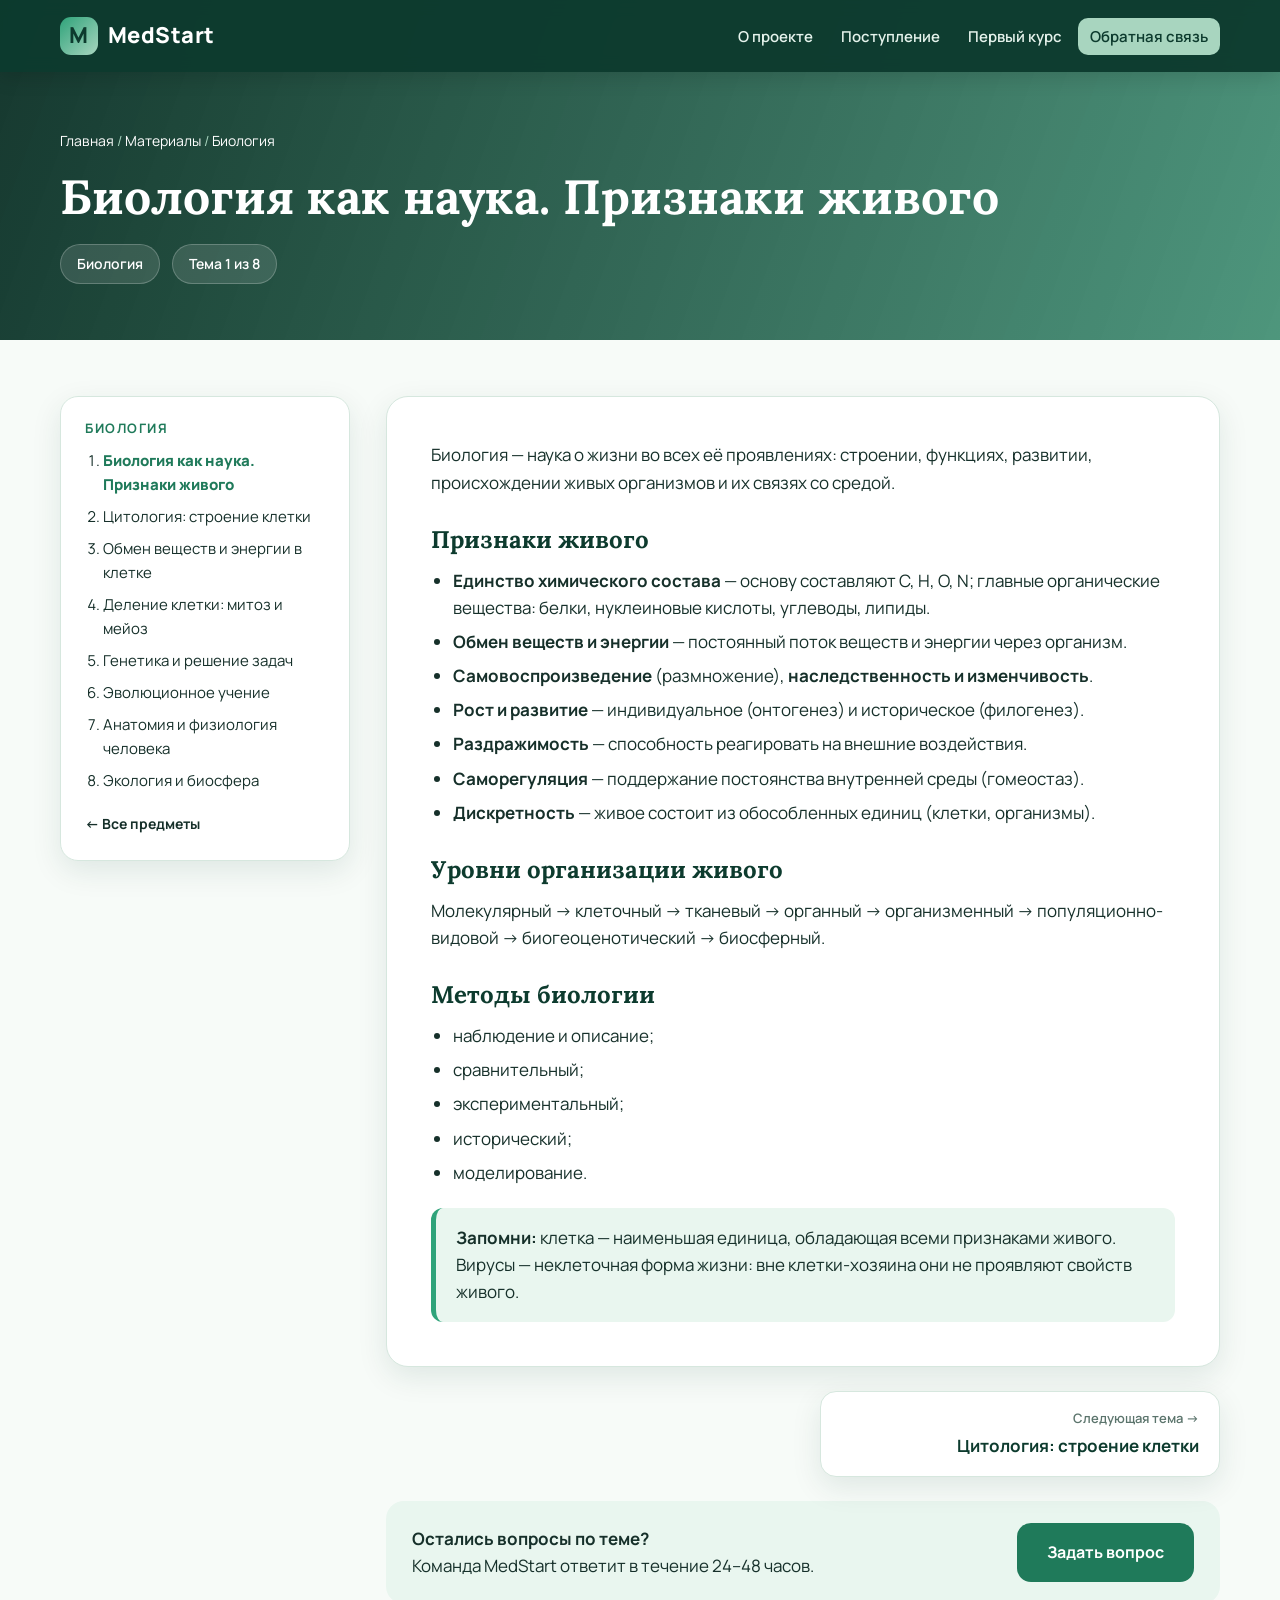
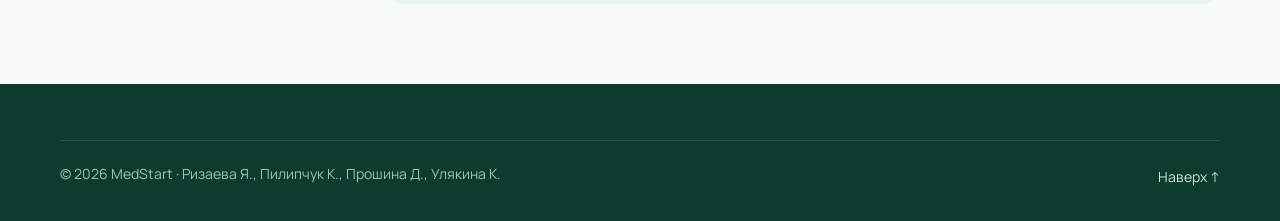
==== konspekt.html @ 1287e9c7 "Add konspekty for all topics, fix mobile menu" ====
<!DOCTYPE html>
<html lang="ru">
<head>
<meta charset="UTF-8">
<meta name="viewport" content="width=device-width, initial-scale=1.0">
<title>Конспект — MedStart</title>
<link rel="icon" href="favicon.svg" type="image/svg+xml">
<link rel="preconnect" href="https://fonts.googleapis.com">
<link rel="preconnect" href="https://fonts.gstatic.com" crossorigin>
<link href="https://fonts.googleapis.com/css2?family=Lora:wght@500;600;700&family=Manrope:wght@400;500;600;700;800&display=swap" rel="stylesheet">
<link rel="stylesheet" href="style.css">
</head>
<body>

<header class="header solid" id="top">
  <div class="container nav">
    <a href="index.html" class="logo"><span class="logo-mark">M</span>MedStart</a>
    <button class="burger" aria-label="Меню" id="burger">☰</button>
    <ul class="nav-links" id="navLinks">
      <li><a href="index.html#about">О проекте</a></li>
      <li><a href="materials.html#admission">Поступление</a></li>
      <li><a href="materials.html#first-year">Первый курс</a></li>
      <li><a href="index.html#feedback" class="btn-nav">Обратная связь</a></li>
    </ul>
  </div>
</header>

<section class="page-hero small">
  <div class="container">
    <div class="crumbs"><a href="index.html">Главная</a> / <a href="materials.html">Материалы</a> / <a id="k-subject-link" href="materials.html"></a></div>
    <h1 id="k-title">Конспект</h1>
    <div class="hero-badges" style="margin:0"><span class="badge" id="k-subject"></span><span class="badge" id="k-count"></span></div>
  </div>
</section>

<section class="k-section">
  <div class="container k-layout">
    <aside class="k-side">
      <h4 id="k-side-title">Темы</h4>
      <ol id="k-topics"></ol>
      <a class="k-back" href="materials.html">← Все предметы</a>
    </aside>
    <div>
      <article class="k-article" id="k-body"></article>
      <nav class="k-nav" id="k-nav"></nav>
      <div class="k-ask">
        <div><b>Остались вопросы по теме?</b><br>Команда MedStart ответит в течение 24–48 часов.</div>
        <a href="index.html#feedback" class="btn btn-green">Задать вопрос</a>
      </div>
    </div>
  </div>
</section>

<footer class="footer">
  <div class="container">
    <div class="copy">
      <span>© 2026 MedStart · Ризаева Я., Пилипчук К., Прошина Д., Улякина К.</span>
      <a href="#top">Наверх ↑</a>
    </div>
  </div>
</footer>

<script src="konspekty.js"></script>
<script>
(function () {
  var id = new URLSearchParams(location.search).get('id') || 'bio-1';
  var subj = null, idx = -1;
  KONSPEKTY.forEach(function (s) { s.topics.forEach(function (t, i) { if (t.id === id) { subj = s; idx = i; } }); });
  if (!subj) { subj = KONSPEKTY[0]; idx = 0; }
  var t = subj.topics[idx];
  document.title = t.title + ' — ' + subj.name + ' — MedStart';
  document.getElementById('k-title').textContent = t.title;
  document.getElementById('k-subject').textContent = subj.name;
  var sl = document.getElementById('k-subject-link');
  sl.textContent = subj.name; sl.href = 'materials.html#' + subj.block;
  document.getElementById('k-count').textContent = 'Тема ' + (idx + 1) + ' из ' + subj.topics.length;
  document.getElementById('k-side-title').textContent = subj.name;
  var body = document.getElementById('k-body');
  body.innerHTML = t.html;
  body.querySelectorAll('table').forEach(function (tb) { var w = document.createElement('div'); w.className = 'tw'; tb.parentNode.insertBefore(w, tb); w.appendChild(tb); });
  document.getElementById('k-topics').innerHTML = subj.topics.map(function (x, i) {
    return '<li><a href="konspekt.html?id=' + x.id + '"' + (i === idx ? ' class="current"' : '') + '>' + x.title + '</a></li>';
  }).join('');
  var nav = '';
  if (idx > 0) { var p = subj.topics[idx - 1]; nav += '<a href="konspekt.html?id=' + p.id + '"><small>← Предыдущая тема</small>' + p.title + '</a>'; } else { nav += '<span></span>'; }
  if (idx < subj.topics.length - 1) { var n = subj.topics[idx + 1]; nav += '<a class="next" href="konspekt.html?id=' + n.id + '"><small>Следующая тема →</small>' + n.title + '</a>'; }
  document.getElementById('k-nav').innerHTML = nav;
})();
</script>
<script src="main.js"></script>
</body>
</html>
---- style.css ----
/* MedStart — презентационный сайт проекта */
:root{
  --forest:#0d3b2e;
  --forest-2:#12503d;
  --emerald:#1f7a5a;
  --jade:#2fa37a;
  --mint:#e9f6ef;
  --mint-2:#d4ede0;
  --sage:#a8d5bf;
  --cream:#f7fbf8;
  --ink:#16302a;
  --muted:#5b746c;
  --line:#d6e7de;
  --gold:#e6c36a;
  --radius:18px;
  --shadow:0 10px 30px rgba(13,59,46,.10);
  --shadow-lg:0 20px 50px rgba(13,59,46,.18);
}
*{box-sizing:border-box;margin:0;padding:0}
html{scroll-behavior:smooth}
body{font-family:'Manrope',system-ui,-apple-system,Segoe UI,Roboto,sans-serif;color:var(--ink);background:var(--cream);line-height:1.6;font-size:17px}
img{max-width:100%;display:block}
a{color:var(--emerald);text-decoration:none}
h1,h2,h3,h4{font-family:'Lora',Georgia,serif;color:var(--forest);line-height:1.2}
.container{width:min(1160px,92%);margin:0 auto}
section{padding:96px 0;scroll-margin-top:72px}
.section-alt{background:var(--mint)}
.eyebrow{display:inline-block;font-size:13px;font-weight:700;letter-spacing:.14em;text-transform:uppercase;color:var(--emerald);background:var(--mint-2);padding:6px 14px;border-radius:999px;margin-bottom:16px}
.section-head{max-width:760px;margin-bottom:48px}
.section-head h2{font-size:clamp(30px,4vw,44px);margin-bottom:14px}
.section-head p{color:var(--muted);font-size:18px}
.center{text-align:center;margin-left:auto;margin-right:auto}

/* ---------- header ---------- */
.header{position:fixed;inset:0 0 auto 0;z-index:50;transition:background .3s,box-shadow .3s}
.header.scrolled,.header.solid{background:rgba(13,59,46,.96);backdrop-filter:blur(8px);box-shadow:0 4px 20px rgba(0,0,0,.15)}
.nav{display:flex;align-items:center;justify-content:space-between;height:72px}
.logo{display:flex;align-items:center;gap:10px;color:#fff;font-weight:800;font-size:22px;letter-spacing:.02em}
.logo-mark{width:38px;height:38px;border-radius:11px;background:linear-gradient(135deg,var(--jade),var(--sage));display:grid;place-items:center;color:var(--forest);font-size:22px;font-weight:800}
.nav-links{display:flex;gap:4px;list-style:none;align-items:center}
.nav-links a{color:#e5f3ec;font-size:15px;font-weight:600;padding:8px 12px;border-radius:10px;transition:background .2s,color .2s}
.nav-links a:hover,.nav-links a.active{background:rgba(255,255,255,.12);color:#fff}
.nav-links .btn-nav{background:var(--sage);color:var(--forest)}
.nav-links .btn-nav:hover{background:#fff;color:var(--forest)}
.burger{display:none;background:none;border:0;color:#fff;font-size:28px;cursor:pointer}

/* ---------- hero ---------- */
.hero{position:relative;min-height:100vh;display:flex;align-items:center;color:#fff;padding:120px 0 80px;
  background:linear-gradient(110deg,rgba(9,45,35,.93) 0%,rgba(13,59,46,.82) 45%,rgba(31,122,90,.45) 100%),url('img/hero.jpg') center/cover no-repeat}
.hero h1{color:#fff;font-size:clamp(40px,6.2vw,76px);margin-bottom:20px;max-width:860px}
.hero h1 span{color:var(--sage)}
.hero p.lead{font-size:clamp(18px,2vw,22px);max-width:640px;color:#d9efe4;margin-bottom:36px}
.hero-badges{display:flex;flex-wrap:wrap;gap:12px;margin-bottom:40px}
.badge{background:rgba(255,255,255,.12);border:1px solid rgba(255,255,255,.22);padding:8px 16px;border-radius:999px;font-size:14px;font-weight:600}
.btns{display:flex;flex-wrap:wrap;gap:14px}
.btn{display:inline-flex;align-items:center;gap:10px;padding:15px 28px;border-radius:14px;font-weight:700;font-size:16px;border:2px solid transparent;cursor:pointer;transition:transform .2s,box-shadow .2s,background .2s;font-family:inherit}
.btn:hover{transform:translateY(-2px);box-shadow:var(--shadow-lg)}
.btn-primary{background:var(--sage);color:var(--forest)}
.btn-primary:hover{background:#fff}
.btn-ghost{border-color:rgba(255,255,255,.5);color:#fff}
.btn-ghost:hover{background:rgba(255,255,255,.1)}
.btn-green{background:var(--emerald);color:#fff}
.btn-green:hover{background:var(--forest)}
.hero-scroll{position:absolute;bottom:28px;left:50%;transform:translateX(-50%);color:#cfe9dc;font-size:13px;letter-spacing:.12em;text-transform:uppercase;animation:float 2s ease-in-out infinite}
@keyframes float{50%{transform:translate(-50%,8px)}}

/* page hero (materials) */
.page-hero{padding:150px 0 80px;color:#fff;background:linear-gradient(110deg,rgba(9,45,35,.94),rgba(31,122,90,.7)),url('img/materials.jpg') center/cover}
.page-hero h1{color:#fff;font-size:clamp(36px,5vw,60px);margin-bottom:14px}
.page-hero p{color:#d9efe4;font-size:20px;max-width:680px}
.crumbs{font-size:14px;color:var(--sage);margin-bottom:16px}
.crumbs a{color:#fff}

/* ---------- cards / grids ---------- */
.grid{display:grid;gap:24px}
.g2{grid-template-columns:repeat(2,1fr)}
.g3{grid-template-columns:repeat(3,1fr)}
.g4{grid-template-columns:repeat(4,1fr)}
.card{background:#fff;border:1px solid var(--line);border-radius:var(--radius);padding:30px;box-shadow:var(--shadow);transition:transform .25s,box-shadow .25s}
.card:hover{transform:translateY(-4px);box-shadow:var(--shadow-lg)}
.card h3{font-size:22px;margin-bottom:10px}
.card p{color:var(--muted)}
.icon{width:54px;height:54px;border-radius:15px;background:var(--mint-2);display:grid;place-items:center;font-size:26px;margin-bottom:18px}

/* split layout */
.split{display:grid;grid-template-columns:1.05fr .95fr;gap:56px;align-items:center}
.split-img{border-radius:24px;overflow:hidden;box-shadow:var(--shadow-lg);position:relative}
.split-img img{width:100%;height:100%;object-fit:cover;aspect-ratio:4/3.4}
.split-img .tag{position:absolute;left:20px;bottom:20px;background:rgba(13,59,46,.9);color:#fff;padding:14px 18px;border-radius:14px;font-size:15px;max-width:80%}
.prose p{margin-bottom:16px;font-size:18px}
.prose p.muted{color:var(--muted)}
.checklist{list-style:none;margin-top:8px}
.checklist li{padding-left:34px;position:relative;margin-bottom:12px}
.checklist li::before{content:'✓';position:absolute;left:0;top:1px;width:24px;height:24px;border-radius:50%;background:var(--emerald);color:#fff;font-size:13px;display:grid;place-items:center;font-weight:800}

/* problem cards */
.problem{border-left:5px solid var(--jade)}

/* goal box */
.goal-box{background:linear-gradient(135deg,var(--forest),var(--emerald));color:#fff;border-radius:24px;padding:44px;margin-bottom:40px;box-shadow:var(--shadow-lg);position:relative;overflow:hidden}
.goal-box::after{content:'';position:absolute;right:-60px;top:-60px;width:240px;height:240px;border-radius:50%;background:rgba(168,213,191,.15)}
.goal-box h3{color:var(--sage);font-family:'Manrope',sans-serif;font-size:14px;letter-spacing:.14em;text-transform:uppercase;margin-bottom:14px}
.goal-box p{font-size:clamp(19px,2.2vw,24px);font-family:'Lora',serif;line-height:1.5;position:relative;z-index:1}
.smart{display:grid;grid-template-columns:repeat(5,1fr);gap:18px}
.smart .card{padding:26px;position:relative}
.smart .letter{font-family:'Lora',serif;font-size:56px;font-weight:700;color:var(--jade);line-height:1}
.smart .word{font-size:13px;font-weight:700;letter-spacing:.1em;text-transform:uppercase;color:var(--forest);margin:6px 0 10px}
.smart p{font-size:15px}

/* audience */
.aud{overflow:hidden;padding:0}
.aud img{height:230px;width:100%;object-fit:cover}
.aud .body{padding:28px}
.pill{display:inline-block;font-size:12px;font-weight:800;letter-spacing:.1em;text-transform:uppercase;padding:5px 12px;border-radius:999px;background:var(--mint-2);color:var(--emerald);margin-bottom:12px}
.pill.alt{background:#fbf3dc;color:#9a7a1c}

/* timeline */
.timeline{position:relative;max-width:900px;margin:0 auto}
.timeline::before{content:'';position:absolute;left:31px;top:0;bottom:0;width:3px;background:linear-gradient(var(--jade),var(--sage))}
.step{position:relative;padding-left:90px;margin-bottom:26px}
.step .num{position:absolute;left:0;top:6px;width:64px;height:64px;border-radius:50%;background:#fff;border:3px solid var(--jade);display:grid;place-items:center;font-family:'Lora',serif;font-size:24px;font-weight:700;color:var(--forest);box-shadow:var(--shadow)}
.step .card{padding:24px 28px}
.step .meta{display:flex;flex-wrap:wrap;gap:10px;margin:10px 0 0}
.chip{font-size:13px;font-weight:700;padding:5px 12px;border-radius:999px;background:var(--mint);color:var(--forest);border:1px solid var(--line)}
.chip.date{background:var(--forest);color:#fff;border-color:var(--forest)}

/* results */
.stats{display:grid;grid-template-columns:repeat(4,1fr);gap:22px}
.stat{background:#fff;border-radius:var(--radius);padding:32px 24px;text-align:center;border:1px solid var(--line);box-shadow:var(--shadow)}
.stat .n{font-family:'Lora',serif;font-size:52px;font-weight:700;color:var(--emerald);line-height:1}
.stat .l{color:var(--muted);margin-top:10px;font-size:15px}

/* table */
.table-wrap{overflow-x:auto;border-radius:var(--radius);box-shadow:var(--shadow);border:1px solid var(--line)}
table{width:100%;border-collapse:collapse;background:#fff;min-width:620px}
th{background:var(--forest);color:#fff;text-align:left;padding:18px 22px;font-size:15px;letter-spacing:.03em}
td{padding:18px 22px;border-top:1px solid var(--line);vertical-align:top}
tr:nth-child(even) td{background:var(--cream)}
td:first-child{font-weight:700;color:var(--forest);width:38%}

/* SWOT */
.swot-tabs{display:flex;flex-wrap:wrap;gap:10px;justify-content:center;margin-bottom:30px}
.swot-tab{border:2px solid var(--line);background:#fff;color:var(--forest);padding:12px 22px;border-radius:14px;font-weight:700;font-size:15px;cursor:pointer;font-family:inherit;transition:all .2s}
.swot-tab .L{font-family:'Lora',serif;font-size:20px;margin-right:6px}
.swot-tab.active{background:var(--forest);color:#fff;border-color:var(--forest)}
.swot-panel{display:none;animation:fade .35s ease}
.swot-panel.active{display:grid}
@keyframes fade{from{opacity:0;transform:translateY(8px)}to{opacity:1;transform:none}}
.swot-item{background:#fff;border-radius:16px;padding:24px;border:1px solid var(--line);border-top:5px solid var(--jade);box-shadow:var(--shadow)}
.swot-item h4{font-family:'Manrope',sans-serif;font-size:17px;margin-bottom:8px}
.swot-item p{color:var(--muted);font-size:15px}
.swot-panel[data-k=W] .swot-item{border-top-color:#d9a441}
.swot-panel[data-k=O] .swot-item{border-top-color:#3c8dbc}
.swot-panel[data-k=T] .swot-item{border-top-color:#c0584d}

/* team */
.member{text-align:center;padding:34px 24px}
.avatar{width:110px;height:110px;border-radius:50%;margin:0 auto 18px;display:grid;place-items:center;font-family:'Lora',serif;font-size:36px;font-weight:700;color:#fff;background:linear-gradient(135deg,var(--emerald),var(--jade));box-shadow:0 0 0 6px var(--mint)}
.member h3{font-size:20px;margin-bottom:4px}
.member .role{color:var(--emerald);font-weight:700;font-size:14px;margin-bottom:14px}
.member p{font-size:15px;text-align:left}
.member ul{list-style:none;text-align:left;font-size:14px;color:var(--muted)}
.member li{padding:6px 0;border-top:1px dashed var(--line)}

/* disciplines */
.disc{overflow:hidden;padding:0;display:flex;flex-direction:column}
.disc .img{height:210px;overflow:hidden}
.disc .img img{width:100%;height:100%;object-fit:cover;transition:transform .6s}
.disc:hover .img img{transform:scale(1.06)}
.disc .body{padding:26px;display:flex;flex-direction:column;flex:1}
.disc .body p{margin-bottom:16px}
.disc details{margin-top:auto;border-top:1px solid var(--line);padding-top:14px}
.disc summary{cursor:pointer;font-weight:700;color:var(--emerald);list-style:none;display:flex;justify-content:space-between}
.disc summary::-webkit-details-marker{display:none}
.disc summary::after{content:'+';font-size:22px;line-height:1}
.disc details[open] summary::after{content:'−'}
.disc ol{margin:12px 0 0 20px;color:var(--muted);font-size:15px}
.disc ol li{padding:3px 0}
.formats{display:flex;gap:8px;flex-wrap:wrap;margin-bottom:14px}
.block-title{display:flex;align-items:center;gap:16px;margin:10px 0 30px}
.block-title .n{width:52px;height:52px;border-radius:14px;background:var(--forest);color:#fff;display:grid;place-items:center;font-family:'Lora',serif;font-size:24px;font-weight:700}
.block-title h2{font-size:clamp(26px,3.4vw,38px)}

/* CTA banner */
.cta{background:linear-gradient(110deg,rgba(9,45,35,.95),rgba(31,122,90,.82)),url('img/cta.jpg') center/cover;color:#fff;border-radius:28px;padding:60px;display:grid;grid-template-columns:1.3fr .7fr;gap:30px;align-items:center;box-shadow:var(--shadow-lg)}
.cta h2{color:#fff;font-size:clamp(28px,3.6vw,40px);margin-bottom:12px}
.cta p{color:#d9efe4;font-size:18px}
.cta .btns{justify-content:flex-end}

/* feedback */
.feedback{display:grid;grid-template-columns:.9fr 1.1fr;gap:48px;align-items:start}
.form{background:#fff;border-radius:24px;padding:36px;box-shadow:var(--shadow-lg);border:1px solid var(--line)}
.field{margin-bottom:18px}
.field label{display:block;font-weight:700;font-size:14px;margin-bottom:6px;color:var(--forest)}
.field input,.field select,.field textarea{width:100%;padding:14px 16px;border:2px solid var(--line);border-radius:12px;font:inherit;font-size:16px;background:var(--cream);transition:border .2s}
.field input:focus,.field select:focus,.field textarea:focus{outline:none;border-color:var(--jade);background:#fff}
.field textarea{min-height:130px;resize:vertical}
.row2{display:grid;grid-template-columns:1fr 1fr;gap:16px}
.form-ok{display:none;background:var(--mint);border:2px solid var(--jade);color:var(--forest);padding:18px;border-radius:12px;margin-top:16px;font-weight:600}
.contact-list{list-style:none;margin-top:24px}
.contact-list li{display:flex;gap:14px;align-items:flex-start;margin-bottom:18px}
.contact-list .icon{margin:0;flex:none;width:46px;height:46px;font-size:20px}

/* footer */
.footer{background:var(--forest);color:#cfe6da;padding:56px 0 30px}
.footer-grid{display:grid;grid-template-columns:1.4fr 1fr 1fr;gap:40px;margin-bottom:36px}
.footer h4{color:#fff;font-family:'Manrope',sans-serif;font-size:15px;letter-spacing:.1em;text-transform:uppercase;margin-bottom:14px}
.footer a{color:#cfe6da;display:block;padding:3px 0}
.footer a:hover{color:#fff}
.footer .copy{border-top:1px solid rgba(255,255,255,.12);padding-top:22px;font-size:14px;color:#9fc4b2;display:flex;justify-content:space-between;flex-wrap:wrap;gap:10px}
.credits{font-size:12px;color:#86ad9b;margin-top:8px}
.credits a{display:inline;color:#a9cdbc;text-decoration:underline}

/* reveal */
.reveal{opacity:0;transform:translateY(24px);transition:opacity .7s ease,transform .7s ease}
.reveal.in{opacity:1;transform:none}

/* responsive */
@media (max-width:1024px){
  .g4,.stats{grid-template-columns:repeat(2,1fr)}
  .smart{grid-template-columns:repeat(2,1fr)}
  .smart .card:last-child{grid-column:span 2}
}
@media (max-width:900px){
  .nav-links{position:fixed;top:72px;left:0;right:0;flex-direction:column;align-items:stretch;background:var(--forest);padding:14px 4%;gap:2px;display:none}
  .nav-links.open{display:flex}
  .nav-links a{padding:12px;display:block}
  .burger{display:block}
  .split,.feedback,.cta,.footer-grid{grid-template-columns:1fr}
  .cta .btns{justify-content:flex-start}
  .g3,.g2{grid-template-columns:1fr}
  section{padding:72px 0}
  .cta{padding:40px 28px}
}
@media (max-width:560px){
  .g4,.stats,.smart{grid-template-columns:1fr}
  .smart .card:last-child{grid-column:auto}
  .row2{grid-template-columns:1fr}
  .timeline::before{left:23px}
  .step{padding-left:66px}
  .step .num{width:48px;height:48px;font-size:19px}
  body{font-size:16px}
}

/* ---------- конспекты ---------- */
.page-hero.small{padding:130px 0 56px;background:linear-gradient(110deg,rgba(9,45,35,.95),rgba(31,122,90,.78)),url('img/materials.jpg') center/cover}
.page-hero.small h1{font-size:clamp(28px,4.4vw,48px);margin-bottom:18px}
.k-section{padding:56px 0 80px}
.k-layout{display:grid;grid-template-columns:290px 1fr;gap:36px;align-items:start}
.k-side{position:sticky;top:96px;background:#fff;border:1px solid var(--line);border-radius:18px;padding:24px;box-shadow:var(--shadow)}
.k-side h4{font-family:'Manrope',sans-serif;font-size:13px;letter-spacing:.12em;text-transform:uppercase;color:var(--emerald);margin-bottom:12px}
.k-side ol{margin:0 0 16px 18px;font-size:15px}
.k-side li{margin-bottom:8px}
.k-side a{color:var(--ink)}
.k-side a:hover{color:var(--emerald)}
.k-side a.current{color:var(--emerald);font-weight:800}
.k-back{font-weight:700;font-size:14px}
.k-article{background:#fff;border:1px solid var(--line);border-radius:22px;padding:44px;box-shadow:var(--shadow);font-size:17px}
.k-article>:first-child{margin-top:0}
.k-article h3{font-size:24px;margin:30px 0 12px}
.k-article p{margin-bottom:14px}
.k-article ul,.k-article ol{margin:0 0 16px 22px}
.k-article li{margin-bottom:7px}
.k-article .tw{overflow-x:auto;margin:8px 0 22px;border:1px solid var(--line);border-radius:14px}
.k-article table{min-width:460px;font-size:15px}
.k-article th{padding:12px 16px}
.k-article td{padding:12px 16px}
.k-article td:first-child{width:auto}
.note{background:var(--mint);border-left:5px solid var(--jade);padding:16px 20px;border-radius:12px;margin:22px 0 0}
.k-nav{display:flex;justify-content:space-between;gap:16px;margin-top:24px}
.k-nav a{flex:1;max-width:48%;background:#fff;border:1px solid var(--line);border-radius:16px;padding:16px 20px;color:var(--forest);font-weight:700;box-shadow:var(--shadow);transition:transform .2s}
.k-nav a:hover{transform:translateY(-2px)}
.k-nav a.next{text-align:right;margin-left:auto}
.k-nav small{display:block;color:var(--muted);font-weight:600;font-size:13px;margin-bottom:4px}
.k-ask{margin-top:24px;background:var(--mint);border-radius:18px;padding:22px 26px;display:flex;justify-content:space-between;align-items:center;gap:16px;flex-wrap:wrap}
.disc ol a{color:var(--forest);border-bottom:1px dashed var(--sage)}
.disc ol a:hover{color:var(--emerald);border-bottom-color:var(--emerald)}
.disc .open-k{margin-top:14px;font-weight:700;font-size:15px}
@media (max-width:900px){
  .k-layout{grid-template-columns:1fr}
  .k-side{position:static;order:2}
  .k-article{padding:26px 20px;font-size:16px}
  .k-nav{flex-direction:column}
  .k-nav a{max-width:none}
}
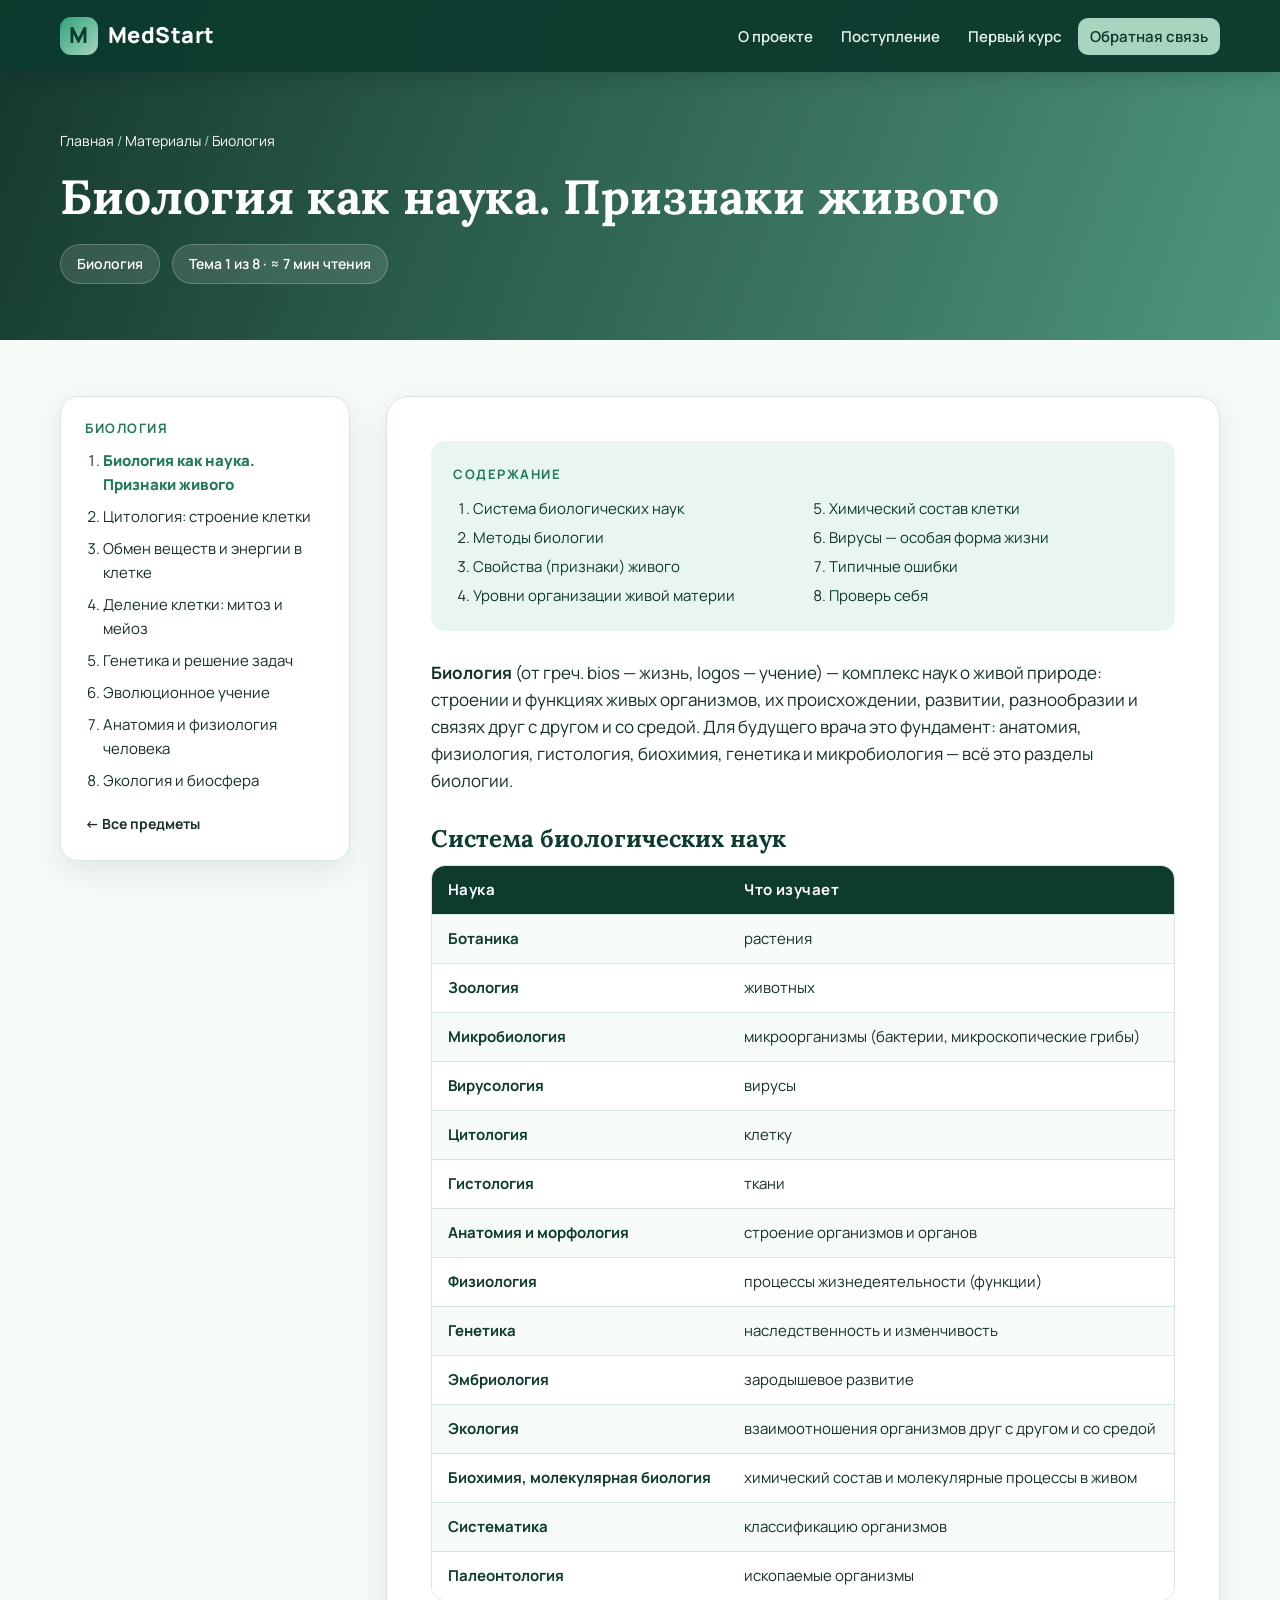
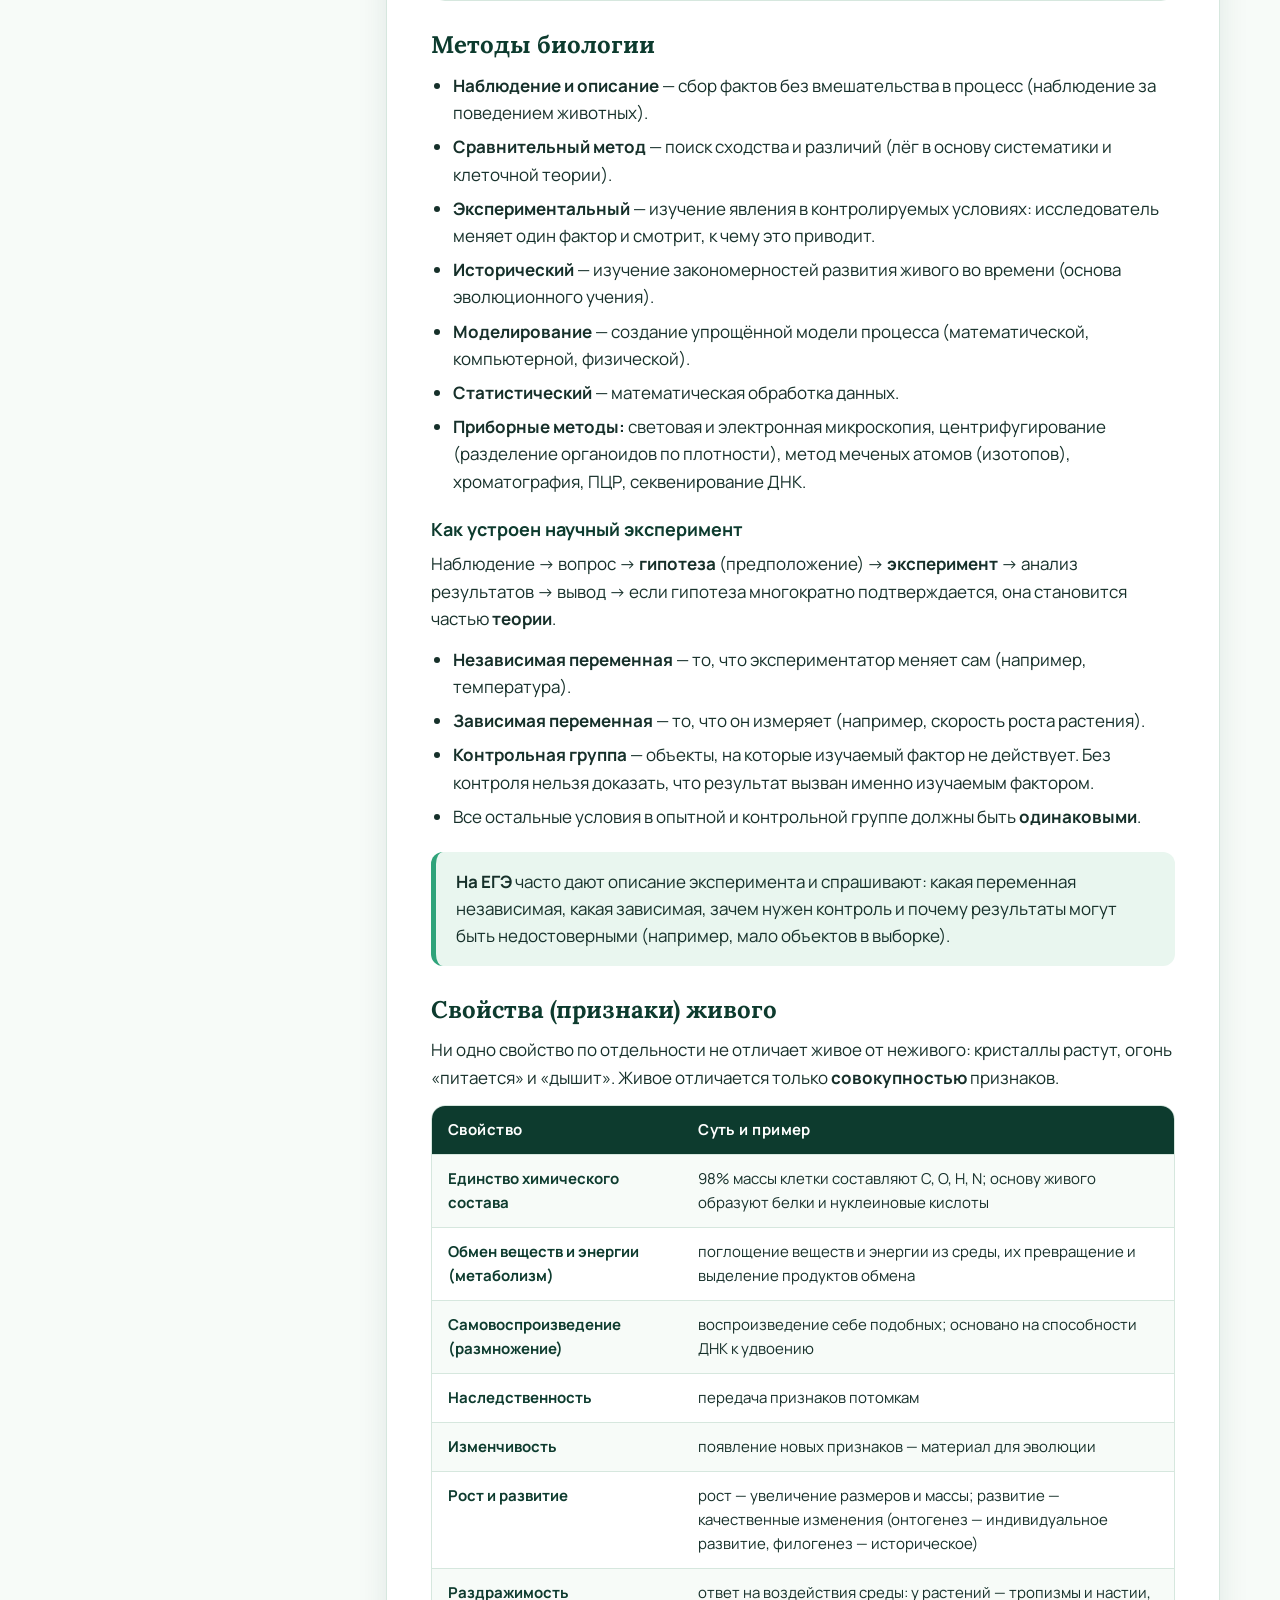
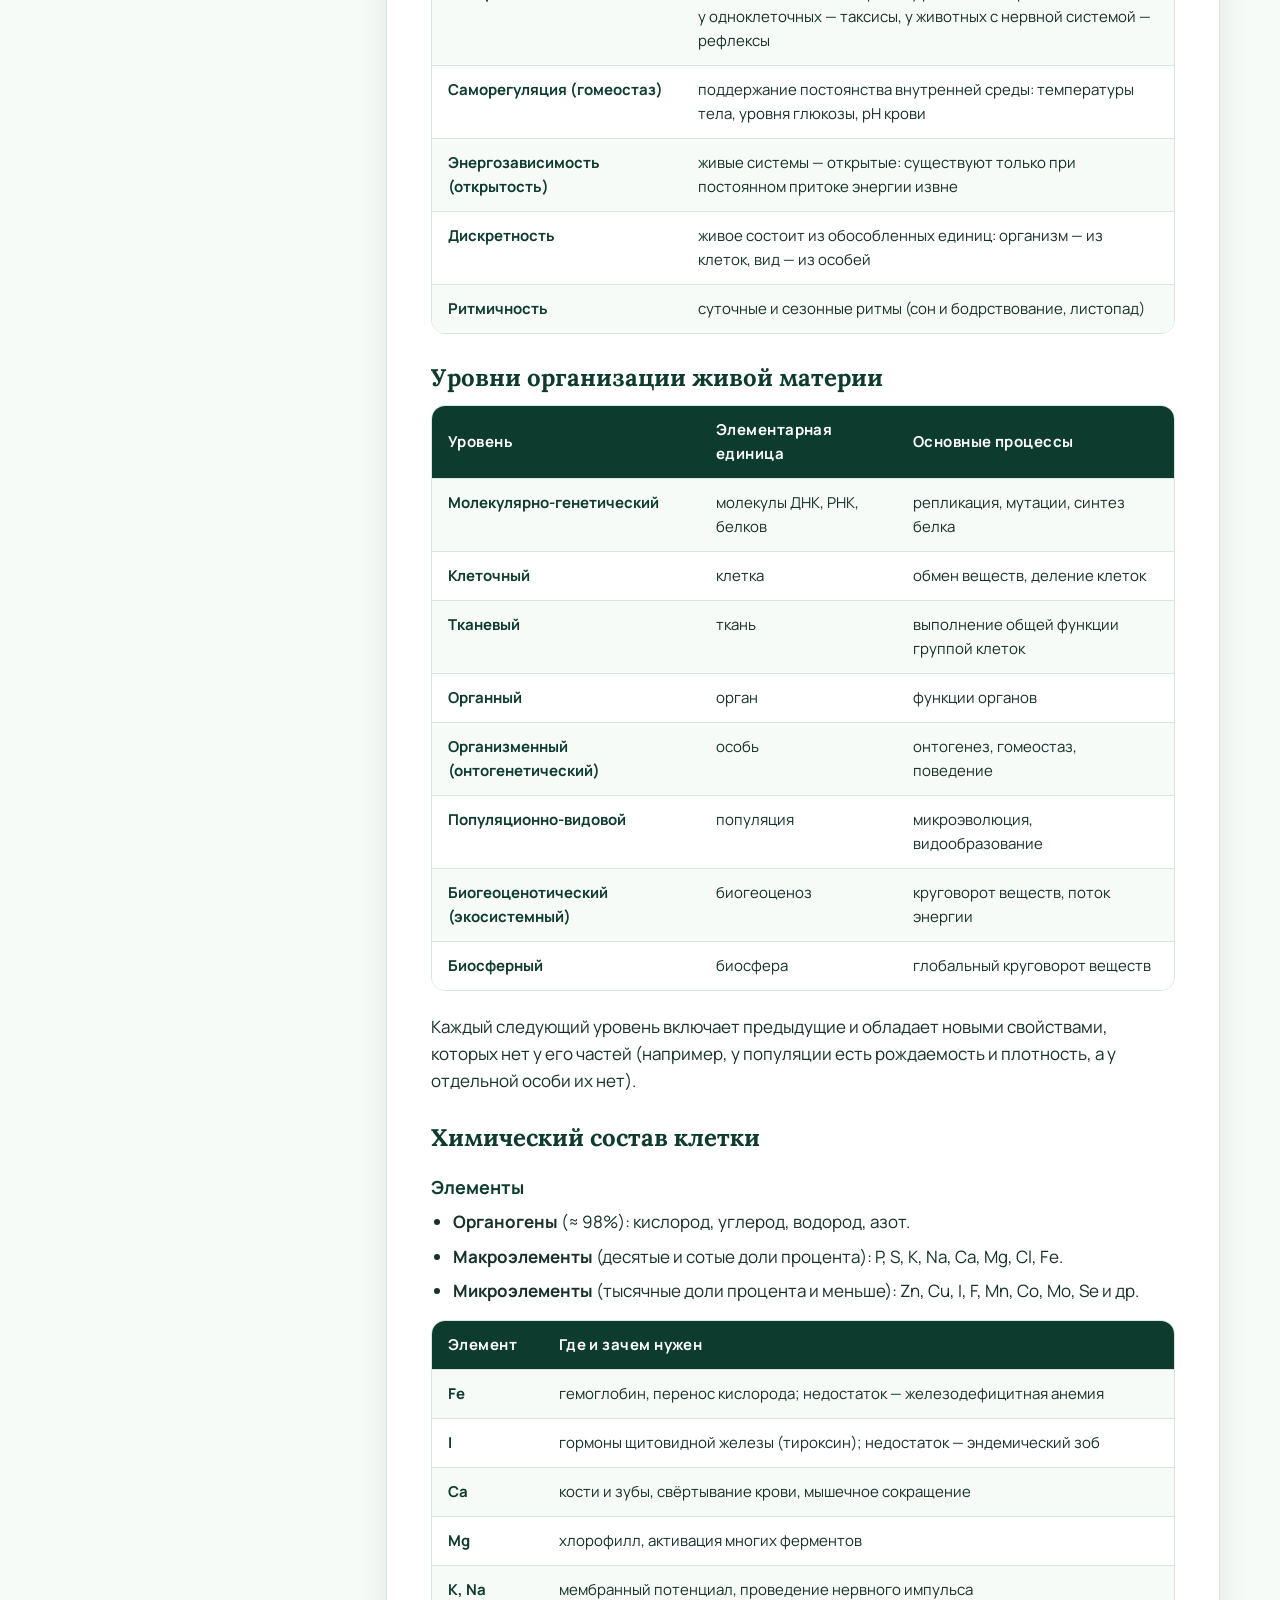
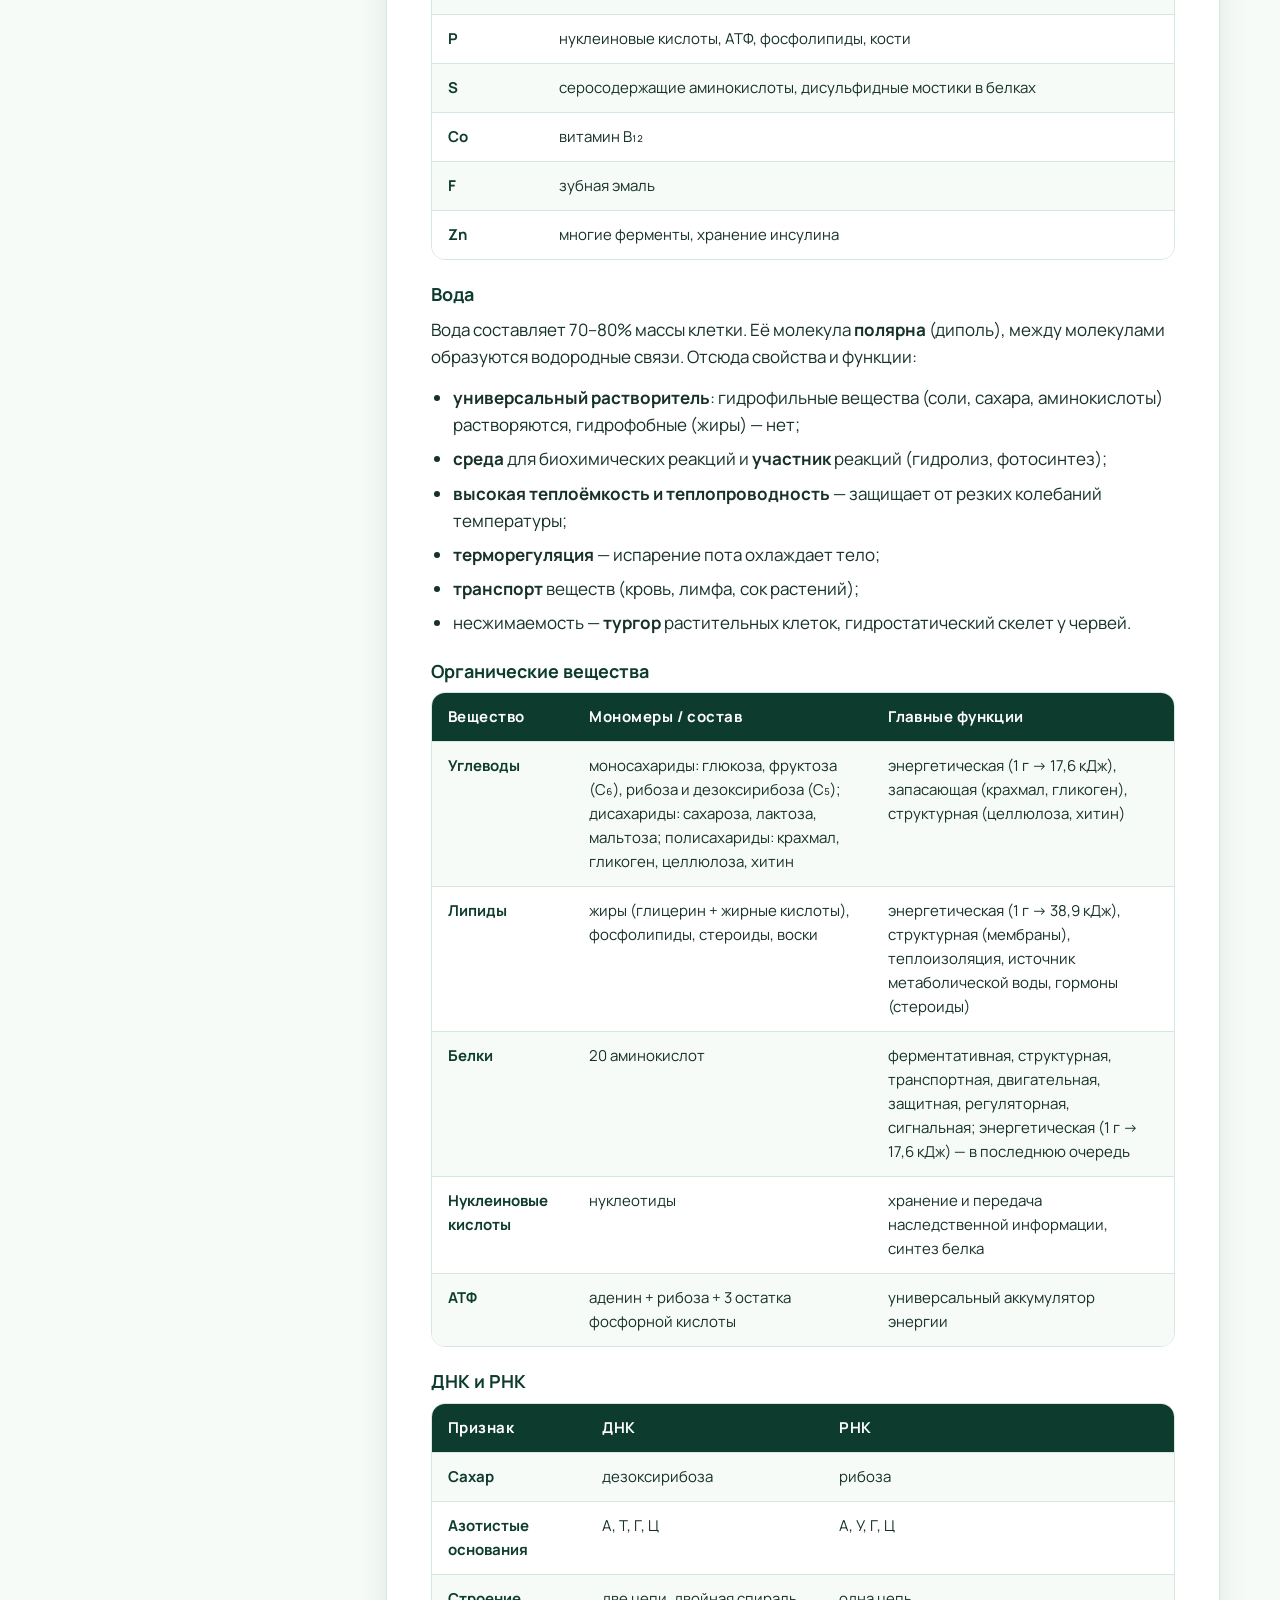
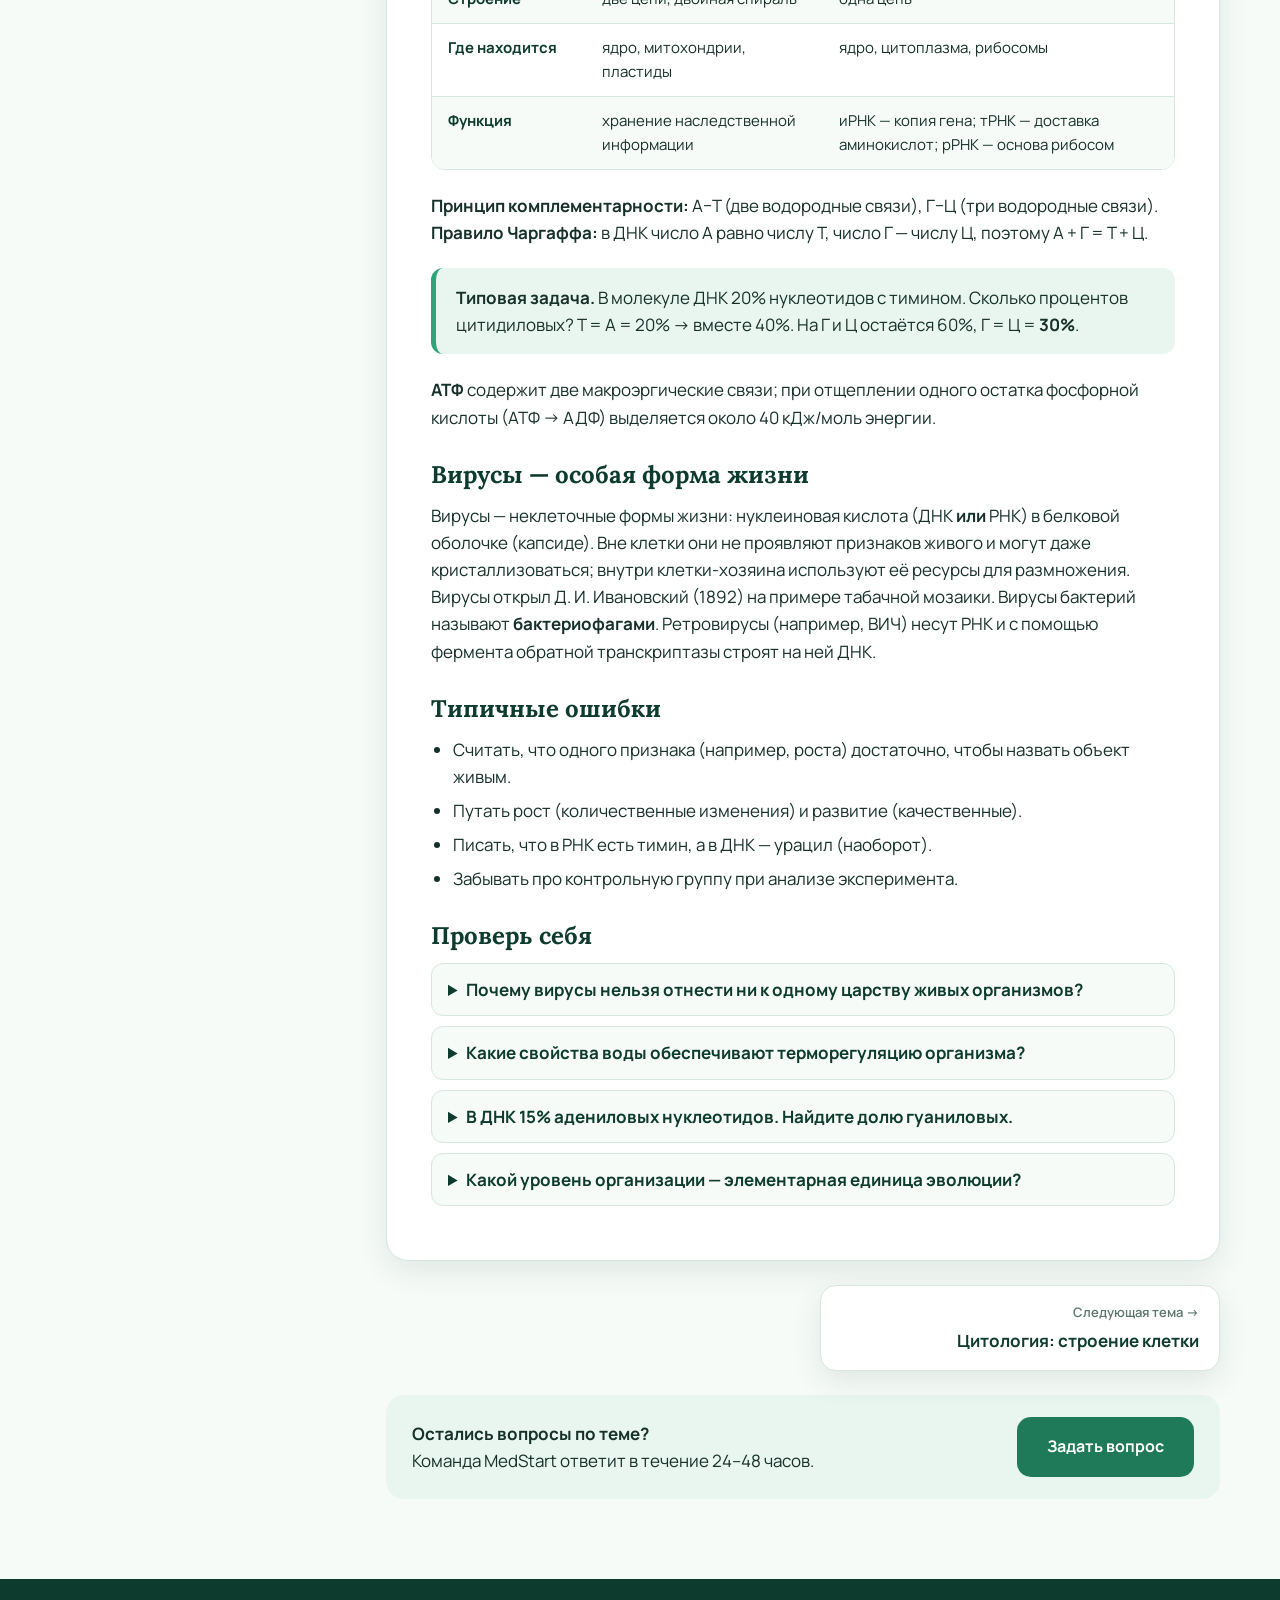
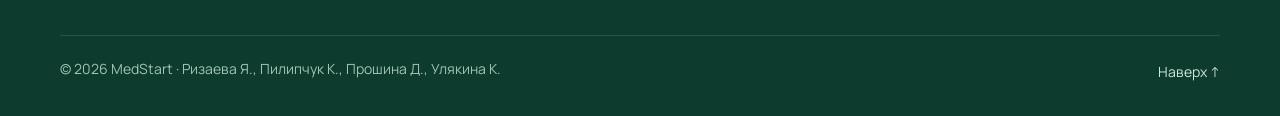
==== commit be5b7433: "Expand biology and chemistry konspekty to full ЕГЭ-level notes, add table of contents Co-Authored-By" ====
--- a/konspekt.html
+++ b/konspekt.html
@@ -78,6 +78,15 @@
   var body = document.getElementById('k-body');
   body.innerHTML = t.html;
   body.querySelectorAll('table').forEach(function (tb) { var w = document.createElement('div'); w.className = 'tw'; tb.parentNode.insertBefore(w, tb); w.appendChild(tb); });
+  var words = body.textContent.split(/\s+/).length;
+  document.getElementById('k-count').textContent += ' · ≈ ' + Math.max(1, Math.round(words / 150)) + ' мин чтения';
+  var hs = body.querySelectorAll('h3');
+  if (hs.length >= 4) {
+    var toc = '<b>Содержание</b><ol>';
+    hs.forEach(function (h, i) { h.id = 's' + (i + 1); toc += '<li><a href="#s' + (i + 1) + '">' + h.textContent + '</a></li>'; });
+    var nav0 = document.createElement('nav'); nav0.className = 'k-toc'; nav0.innerHTML = toc + '</ol>';
+    body.insertBefore(nav0, body.firstChild);
+  }
   document.getElementById('k-topics').innerHTML = subj.topics.map(function (x, i) {
     return '<li><a href="konspekt.html?id=' + x.id + '"' + (i === idx ? ' class="current"' : '') + '>' + x.title + '</a></li>';
   }).join('');
--- a/style.css
+++ b/style.css
@@ -246,7 +246,8 @@
 .page-hero.small{padding:130px 0 56px;background:linear-gradient(110deg,rgba(9,45,35,.95),rgba(31,122,90,.78)),url('img/materials.jpg') center/cover}
 .page-hero.small h1{font-size:clamp(28px,4.4vw,48px);margin-bottom:18px}
 .k-section{padding:56px 0 80px}
-.k-layout{display:grid;grid-template-columns:290px 1fr;gap:36px;align-items:start}
+.k-layout{display:grid;grid-template-columns:290px minmax(0,1fr);gap:36px;align-items:start}
+.k-layout>*{min-width:0}
 .k-side{position:sticky;top:96px;background:#fff;border:1px solid var(--line);border-radius:18px;padding:24px;box-shadow:var(--shadow)}
 .k-side h4{font-family:'Manrope',sans-serif;font-size:13px;letter-spacing:.12em;text-transform:uppercase;color:var(--emerald);margin-bottom:12px}
 .k-side ol{margin:0 0 16px 18px;font-size:15px}
@@ -277,9 +278,25 @@
 .disc ol a:hover{color:var(--emerald);border-bottom-color:var(--emerald)}
 .disc .open-k{margin-top:14px;font-weight:700;font-size:15px}
 @media (max-width:900px){
-  .k-layout{grid-template-columns:1fr}
+  .k-layout{grid-template-columns:minmax(0,1fr)}
   .k-side{position:static;order:2}
   .k-article{padding:26px 20px;font-size:16px}
   .k-nav{flex-direction:column}
   .k-nav a{max-width:none}
 }
+
+/* ---------- длинные конспекты ---------- */
+.k-toc{background:var(--mint);border-radius:14px;padding:18px 22px;margin-bottom:28px}
+.k-toc b{font-size:13px;letter-spacing:.12em;text-transform:uppercase;color:var(--emerald)}
+.k-toc ol{margin:10px 0 0 20px;columns:2;column-gap:32px;font-size:15px}
+.k-toc li{margin-bottom:5px;break-inside:avoid}
+.k-toc a{color:var(--forest)}
+.k-toc a:hover{color:var(--emerald)}
+.k-article h3{scroll-margin-top:90px}
+.k-article h4{font-family:'Manrope',sans-serif;font-size:18px;color:var(--forest);margin:24px 0 10px}
+.k-article .note{margin:22px 0}
+.k-article details.q{border:1px solid var(--line);border-radius:12px;padding:12px 16px;margin-bottom:10px;background:var(--cream)}
+.k-article details.q summary{cursor:pointer;font-weight:700;color:var(--forest)}
+.k-article details.q[open]{background:#fff;border-color:var(--sage)}
+.k-article details.q p{margin:10px 0 0}
+@media (max-width:900px){.k-toc ol{columns:1}}
